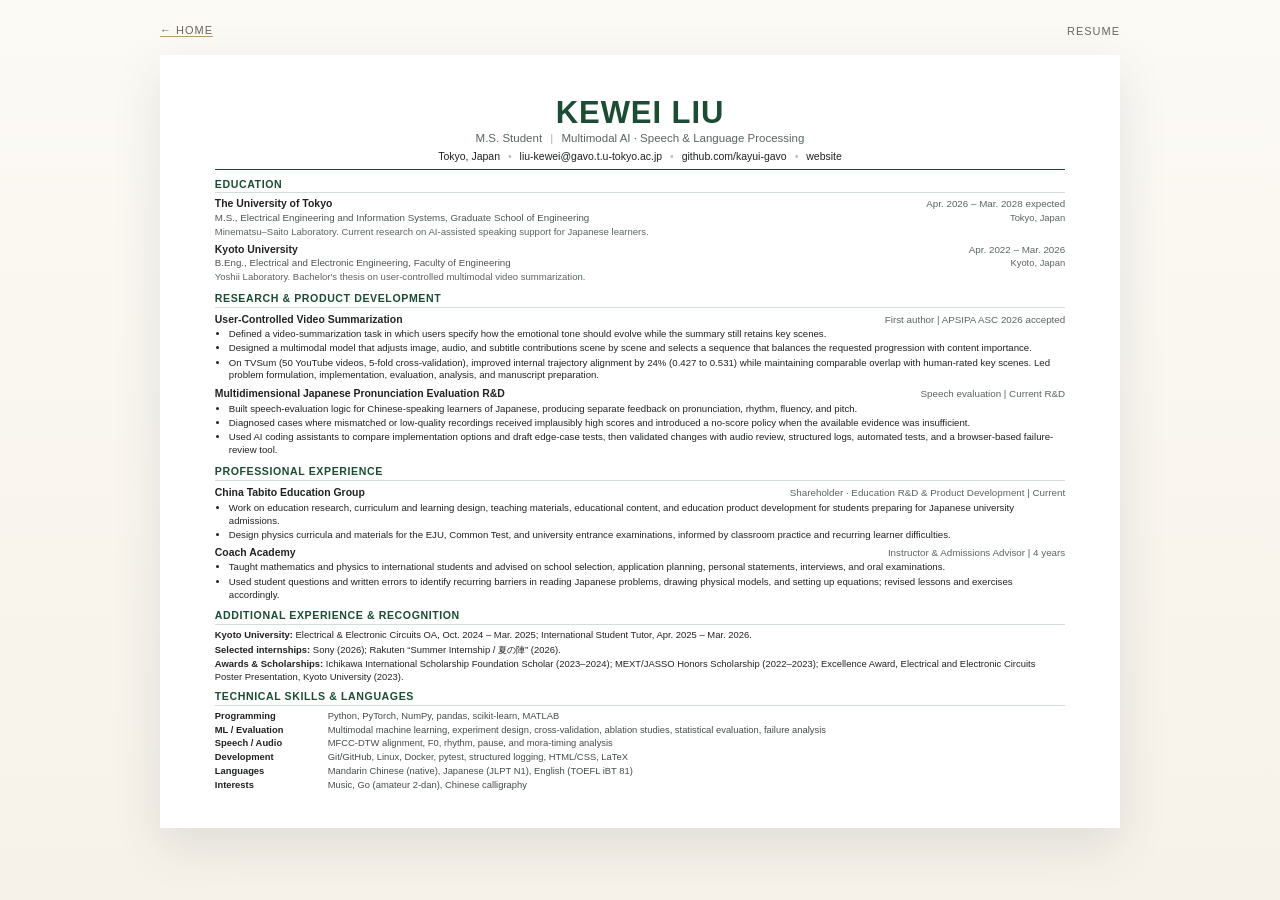
==== cv/index.html @ 6044d0b9 "polish identity SEO, tablet layout, and public resume" ====
<!doctype html>
<html lang="en">
<head>
<meta charset="utf-8">
<meta name="viewport" content="width=device-width,initial-scale=1">
<title>Kewei Liu — Resume</title>
<meta name="description" content="One-page resume of Kewei Liu, M.S. student at The University of Tokyo working on multimodal AI, speech processing, education R&D, and product development.">
<meta name="robots" content="index,follow">
<meta name="author" content="Kewei Liu">
<meta name="theme-color" content="#f7f2e9">
<link rel="canonical" href="https://kayui-gavo.github.io/cv/">
<meta property="og:type" content="profile"><meta property="og:url" content="https://kayui-gavo.github.io/cv/"><meta property="og:title" content="Kewei Liu — Resume"><meta property="og:description" content="One-page resume: multimodal AI, speech processing, research, and education product development."><meta property="og:image" content="https://kayui-gavo.github.io/assets/og-cover.png"><meta name="twitter:card" content="summary_large_image">
<link rel="icon" href="/favicon.ico" sizes="any"><link rel="icon" type="image/svg+xml" href="/assets/favicon.svg"><link rel="apple-touch-icon" sizes="180x180" href="/assets/apple-touch-icon.png">
<link rel="stylesheet" href="./cv.css">
</head>
<body>
<div class="page-wrap">
  <nav class="topbar"><a href="../">← Home</a><span>Resume</span></nav>
  <main class="resume">
    <header class="resume-head">
      <h1>KEWEI LIU</h1>
      <p class="role">M.S. Student <span>|</span> Multimodal AI · Speech &amp; Language Processing</p>
      <p class="contact">Tokyo, Japan <b>•</b> <a href="mailto:liu-kewei@gavo.t.u-tokyo.ac.jp">liu-kewei@gavo.t.u-tokyo.ac.jp</a> <b>•</b> <a href="https://github.com/kayui-gavo">github.com/kayui-gavo</a> <b>•</b> <a href="https://kayui-gavo.github.io/">website</a></p>
    </header>

    <section>
      <h2>EDUCATION</h2>
      <div class="edu entry">
        <div class="line"><strong>The University of Tokyo</strong><span>Apr. 2026 – Mar. 2028 expected</span></div>
        <div class="line sub"><span>M.S., Electrical Engineering and Information Systems, Graduate School of Engineering</span><span>Tokyo, Japan</span></div>
        <p>Minematsu–Saito Laboratory. Current research on AI-assisted speaking support for Japanese learners.</p>
      </div>
      <div class="edu entry">
        <div class="line"><strong>Kyoto University</strong><span>Apr. 2022 – Mar. 2026</span></div>
        <div class="line sub"><span>B.Eng., Electrical and Electronic Engineering, Faculty of Engineering</span><span>Kyoto, Japan</span></div>
        <p>Yoshii Laboratory. Bachelor's thesis on user-controlled multimodal video summarization.</p>
      </div>
    </section>

    <section>
      <h2>RESEARCH &amp; PRODUCT DEVELOPMENT</h2>
      <div class="entry project">
        <div class="line"><strong>User-Controlled Video Summarization</strong><span>First author | APSIPA ASC 2026 accepted</span></div>
        <ul>
          <li>Defined a video-summarization task in which users specify how the emotional tone should evolve while the summary still retains key scenes.</li>
          <li>Designed a multimodal model that adjusts image, audio, and subtitle contributions scene by scene and selects a sequence that balances the requested progression with content importance.</li>
          <li>On TVSum (50 YouTube videos, 5-fold cross-validation), improved internal trajectory alignment by 24% (0.427 to 0.531) while maintaining comparable overlap with human-rated key scenes. Led problem formulation, implementation, evaluation, analysis, and manuscript preparation.</li>
        </ul>
      </div>
      <div class="entry project">
        <div class="line"><strong>Multidimensional Japanese Pronunciation Evaluation R&amp;D</strong><span>Speech evaluation | Current R&amp;D</span></div>
        <ul>
          <li>Built speech-evaluation logic for Chinese-speaking learners of Japanese, producing separate feedback on pronunciation, rhythm, fluency, and pitch.</li>
          <li>Diagnosed cases where mismatched or low-quality recordings received implausibly high scores and introduced a no-score policy when the available evidence was insufficient.</li>
          <li>Used AI coding assistants to compare implementation options and draft edge-case tests, then validated changes with audio review, structured logs, automated tests, and a browser-based failure-review tool.</li>
        </ul>
      </div>
    </section>

    <section>
      <h2>PROFESSIONAL EXPERIENCE</h2>
      <div class="entry project">
        <div class="line"><strong>China Tabito Education Group</strong><span>Shareholder · Education R&amp;D &amp; Product Development | Current</span></div>
        <ul>
          <li>Work on education research, curriculum and learning design, teaching materials, educational content, and education product development for students preparing for Japanese university admissions.</li>
          <li>Design physics curricula and materials for the EJU, Common Test, and university entrance examinations, informed by classroom practice and recurring learner difficulties.</li>
        </ul>
      </div>
      <div class="entry project compact-project">
        <div class="line"><strong>Coach Academy</strong><span>Instructor &amp; Admissions Advisor | 4 years</span></div>
        <ul>
          <li>Taught mathematics and physics to international students and advised on school selection, application planning, personal statements, interviews, and oral examinations.</li>
          <li>Used student questions and written errors to identify recurring barriers in reading Japanese problems, drawing physical models, and setting up equations; revised lessons and exercises accordingly.</li>
        </ul>
      </div>
    </section>

    <section>
      <h2>ADDITIONAL EXPERIENCE &amp; RECOGNITION</h2>
      <div class="compact-lines">
        <p><strong>Kyoto University:</strong> Electrical &amp; Electronic Circuits OA, Oct. 2024 – Mar. 2025; International Student Tutor, Apr. 2025 – Mar. 2026.</p>
        <p><strong>Selected internships:</strong> Sony (2026); Rakuten “Summer Internship / 夏の陣” (2026).</p>
        <p><strong>Awards &amp; Scholarships:</strong> Ichikawa International Scholarship Foundation Scholar (2023–2024); MEXT/JASSO Honors Scholarship (2022–2023); Excellence Award, Electrical and Electronic Circuits Poster Presentation, Kyoto University (2023).</p>
      </div>
    </section>

    <section class="skills-section">
      <h2>TECHNICAL SKILLS &amp; LANGUAGES</h2>
      <div class="skills">
        <strong>Programming</strong><span>Python, PyTorch, NumPy, pandas, scikit-learn, MATLAB</span>
        <strong>ML / Evaluation</strong><span>Multimodal machine learning, experiment design, cross-validation, ablation studies, statistical evaluation, failure analysis</span>
        <strong>Speech / Audio</strong><span>MFCC-DTW alignment, F0, rhythm, pause, and mora-timing analysis</span>
        <strong>Development</strong><span>Git/GitHub, Linux, Docker, pytest, structured logging, HTML/CSS, LaTeX</span>
        <strong>Languages</strong><span>Mandarin Chinese (native), Japanese (JLPT N1), English (TOEFL iBT 81)</span>
        <strong>Interests</strong><span>Music, Go (amateur 2-dan), Chinese calligraphy</span>
      </div>
    </section>
  </main>
</div>
<!-- One-page application-resume layout. -->
</body>
</html>
---- cv/cv.css ----
:root{--ivory:#f7f2e9;--paper:#fff;--ink:#202322;--accent:#1c4d34;--muted:#59655f;--rule:#d4ded8;--sans:-apple-system,BlinkMacSystemFont,"Segoe UI","Noto Sans","Noto Sans JP",Arial,sans-serif}
*{box-sizing:border-box}html{background:var(--ivory)}body{margin:0;color:var(--ink);background:linear-gradient(180deg,#fcfaf5,var(--ivory));font-family:var(--sans);-webkit-font-smoothing:antialiased;text-rendering:optimizeLegibility}a{color:inherit;text-decoration:none}.page-wrap{width:min(960px,calc(100% - 40px));margin:0 auto;padding:24px 0 56px}.topbar{display:flex;justify-content:space-between;align-items:center;margin-bottom:18px;font-size:11px;letter-spacing:.09em;text-transform:uppercase;color:#6a655f}.topbar a{border-bottom:1px solid #b79a6c}.resume{background:var(--paper);box-shadow:0 18px 48px rgba(28,41,69,.11);padding:11mm 14.5mm 10mm}.resume-head{text-align:center;padding-bottom:6px;border-bottom:1px solid var(--accent)}h1{margin:0;color:var(--accent);font-size:31px;line-height:1;font-weight:750;letter-spacing:.03em}.role{margin:4px 0 0;color:var(--muted);font-size:11.5px}.role span{color:#a8b2ac;margin:0 5px}.contact{margin:5px 0 0;font-size:10.5px;line-height:1.35}.contact b{font-weight:400;color:#b8c1bc;margin:0 5px}section{margin-top:8px}h2{margin:0 0 4px;color:var(--accent);font-size:10.6px;line-height:1.2;letter-spacing:.055em;font-weight:760;border-bottom:1px solid var(--rule);padding-bottom:2px}.entry{margin-top:4px}.line{display:flex;justify-content:space-between;align-items:baseline;gap:14px;font-size:10.45px;line-height:1.25}.line strong{font-weight:700}.line>span:last-child{color:var(--muted);white-space:nowrap;font-size:9.8px}.line.sub{margin-top:1px;color:#4e5551;font-size:9.75px}.line.sub>span:last-child{font-size:9.4px}.entry p{margin:2px 0 0;color:var(--muted);font-size:9.55px;line-height:1.34}.project{margin-top:5px}.project ul{margin:2.5px 0 0;padding-left:14px}.project li{margin:1.2px 0;font-size:9.65px;line-height:1.34}.compact-project{margin-top:4px}.compact-lines p{margin:2.1px 0;font-size:9.45px;line-height:1.32}.compact-lines strong{font-weight:700}.skills-section{margin-top:7px}.skills{display:grid;grid-template-columns:103px minmax(0,1fr);gap:1.8px 10px;font-size:9.4px;line-height:1.27}.skills strong{font-weight:700}.skills span{color:#454c48}@media(max-width:700px){.page-wrap{width:calc(100% - 18px);padding-top:14px}.resume{padding:24px 20px;box-shadow:none}.line{display:block}.line>span:last-child{display:block;margin-top:1px;white-space:normal}.line.sub>span:last-child{display:block}.skills{grid-template-columns:1fr;gap:1px}.skills span{margin-bottom:3px}.contact{font-size:10px}.contact b{margin:0 3px}}@page{size:A4;margin:0}@media print{html,body{background:#fff}.page-wrap{width:210mm;margin:0;padding:0}.topbar{display:none}.resume{width:210mm;height:297mm;overflow:hidden;box-shadow:none;padding:10.5mm 14.5mm 9mm}h1{font-size:29px}.role{font-size:10.8px}.contact{font-size:9.7px}section{margin-top:6.8px}h2{font-size:10px;margin-bottom:3.5px}.line{font-size:9.9px}.line>span:last-child{font-size:9.25px}.line.sub{font-size:9.15px}.line.sub>span:last-child{font-size:8.9px}.entry p{font-size:9.05px;line-height:1.28}.project{margin-top:4.3px}.project ul{margin-top:2px}.project li{font-size:9.05px;line-height:1.27;margin:1px 0}.compact-lines p{font-size:8.95px;line-height:1.25}.skills{grid-template-columns:96px minmax(0,1fr);font-size:8.9px;line-height:1.2;gap:1.3px 9px}a{color:inherit}}
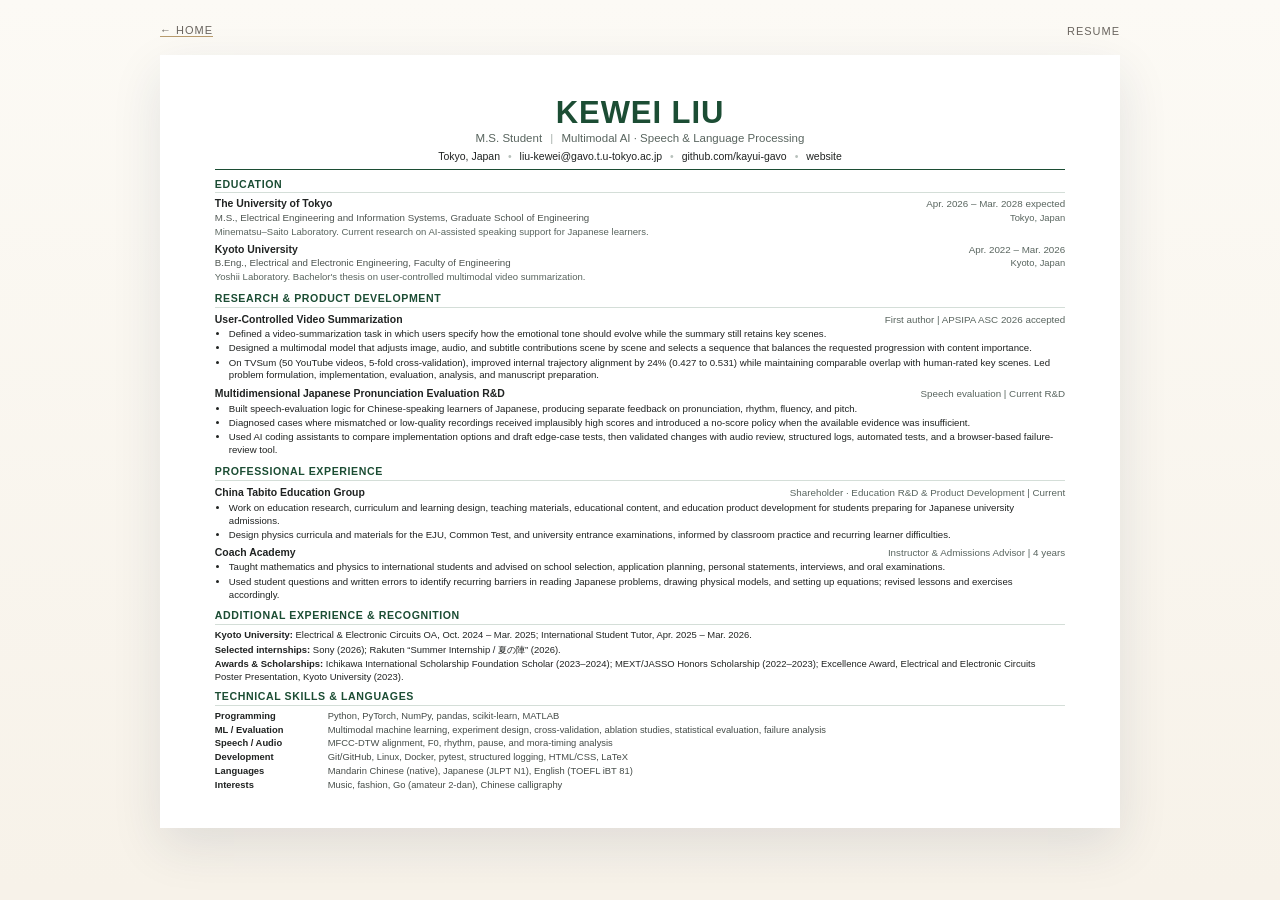
==== commit fb037f86: "finalize homepage hierarchy, privacy, and tablet layout" ====
--- a/cv/index.html
+++ b/cv/index.html
@@ -5,7 +5,7 @@
 <meta name="viewport" content="width=device-width,initial-scale=1">
 <title>Kewei Liu — Resume</title>
 <meta name="description" content="One-page resume of Kewei Liu, M.S. student at The University of Tokyo working on multimodal AI, speech processing, education R&D, and product development.">
-<meta name="robots" content="index,follow">
+<meta name="robots" content="noindex,follow">
 <meta name="author" content="Kewei Liu">
 <meta name="theme-color" content="#f7f2e9">
 <link rel="canonical" href="https://kayui-gavo.github.io/cv/">
@@ -92,7 +92,7 @@
         <strong>Speech / Audio</strong><span>MFCC-DTW alignment, F0, rhythm, pause, and mora-timing analysis</span>
         <strong>Development</strong><span>Git/GitHub, Linux, Docker, pytest, structured logging, HTML/CSS, LaTeX</span>
         <strong>Languages</strong><span>Mandarin Chinese (native), Japanese (JLPT N1), English (TOEFL iBT 81)</span>
-        <strong>Interests</strong><span>Music, Go (amateur 2-dan), Chinese calligraphy</span>
+        <strong>Interests</strong><span>Music, fashion, Go (amateur 2-dan), Chinese calligraphy</span>
       </div>
     </section>
   </main>
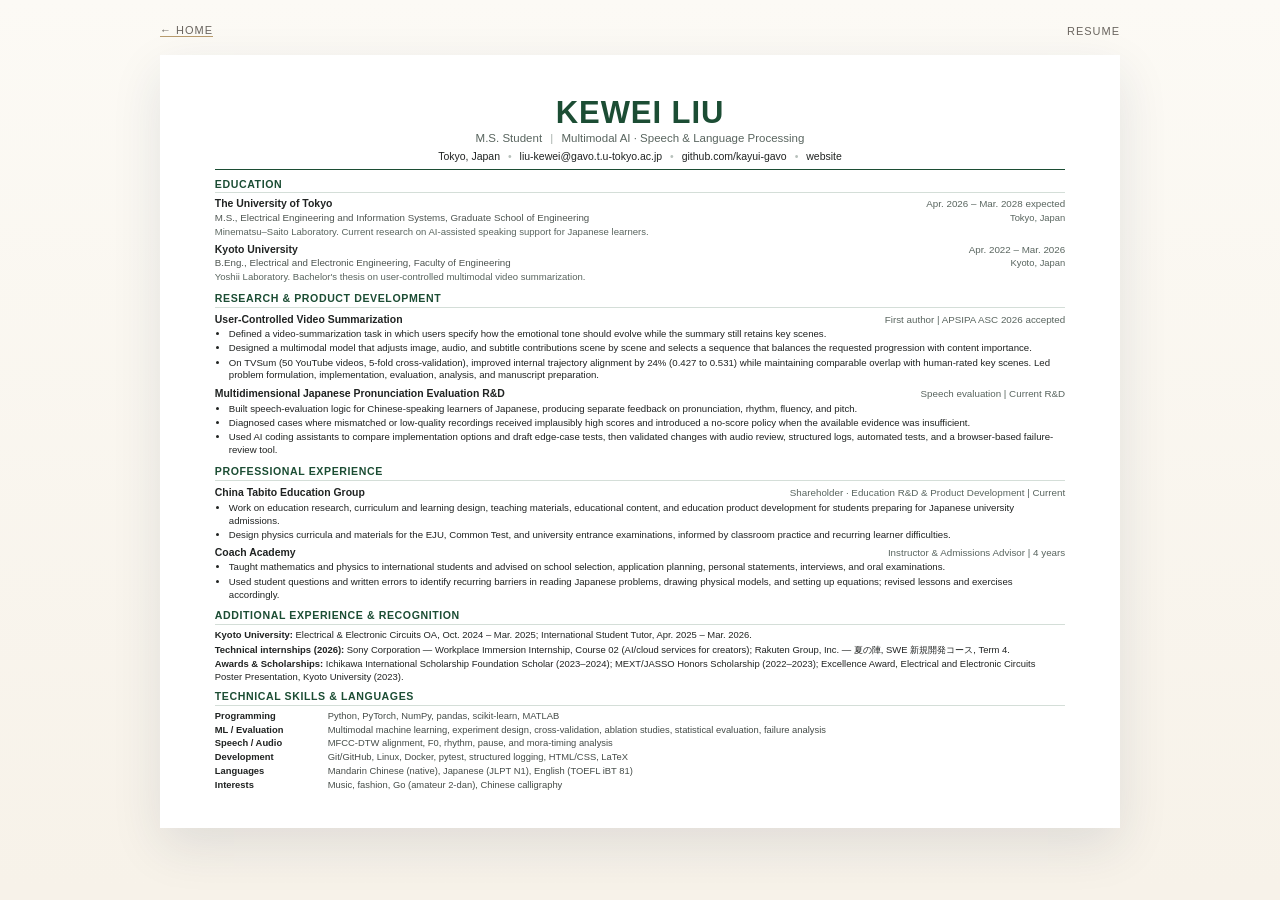
==== commit b473a174: "make internship companies and programs precise" ====
--- a/cv/index.html
+++ b/cv/index.html
@@ -79,7 +79,7 @@
       <h2>ADDITIONAL EXPERIENCE &amp; RECOGNITION</h2>
       <div class="compact-lines">
         <p><strong>Kyoto University:</strong> Electrical &amp; Electronic Circuits OA, Oct. 2024 – Mar. 2025; International Student Tutor, Apr. 2025 – Mar. 2026.</p>
-        <p><strong>Selected internships:</strong> Sony (2026); Rakuten “Summer Internship / 夏の陣” (2026).</p>
+        <p><strong>Technical internships (2026):</strong> Sony Corporation — Workplace Immersion Internship, Course 02 (AI/cloud services for creators); Rakuten Group, Inc. — 夏の陣, SWE 新規開発コース, Term 4.</p>
         <p><strong>Awards &amp; Scholarships:</strong> Ichikawa International Scholarship Foundation Scholar (2023–2024); MEXT/JASSO Honors Scholarship (2022–2023); Excellence Award, Electrical and Electronic Circuits Poster Presentation, Kyoto University (2023).</p>
       </div>
     </section>
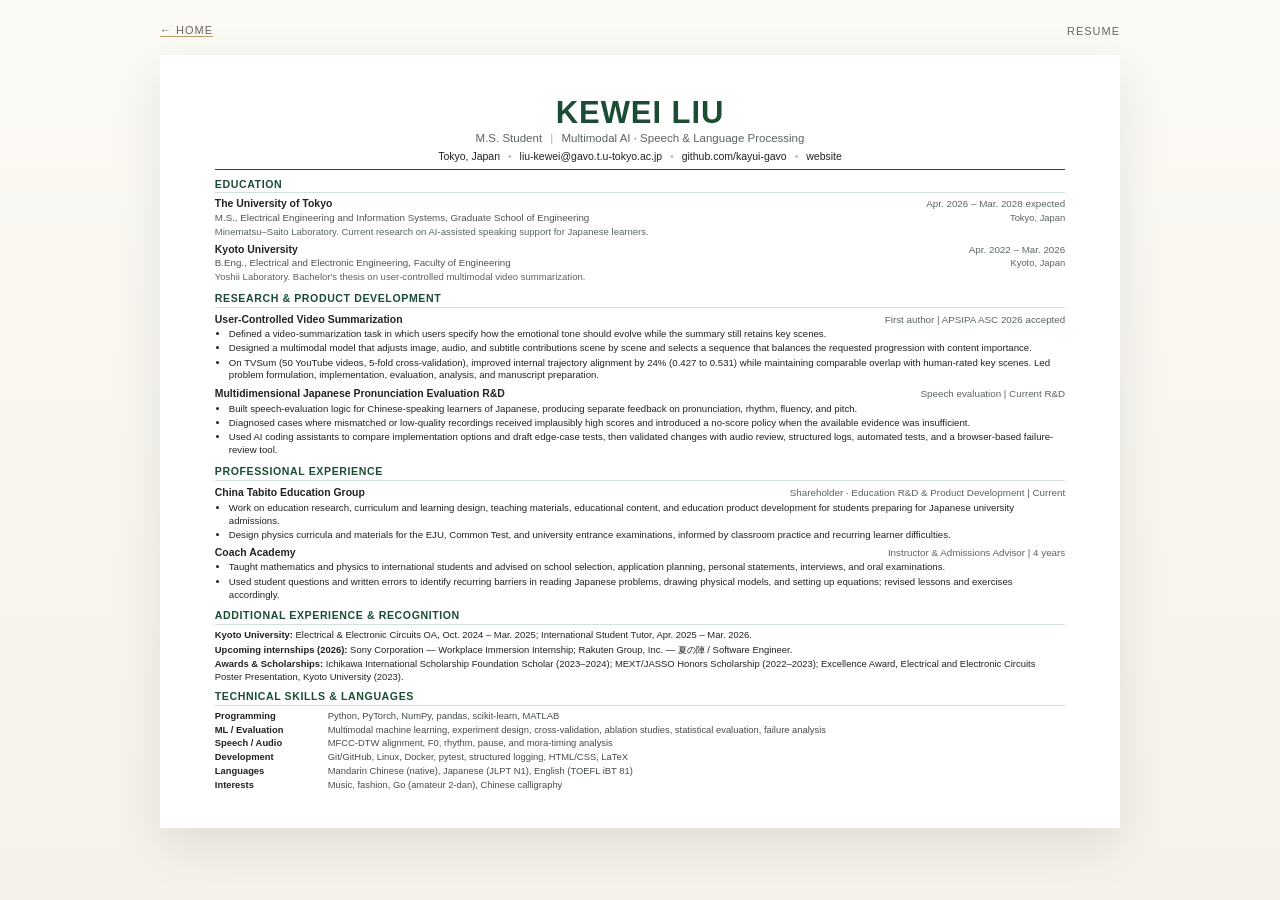
==== commit 56875fd3: "make internship section concise and clearly upcoming" ====
--- a/cv/index.html
+++ b/cv/index.html
@@ -79,7 +79,7 @@
       <h2>ADDITIONAL EXPERIENCE &amp; RECOGNITION</h2>
       <div class="compact-lines">
         <p><strong>Kyoto University:</strong> Electrical &amp; Electronic Circuits OA, Oct. 2024 – Mar. 2025; International Student Tutor, Apr. 2025 – Mar. 2026.</p>
-        <p><strong>Technical internships (2026):</strong> Sony Corporation — Workplace Immersion Internship, Course 02 (AI/cloud services for creators); Rakuten Group, Inc. — 夏の陣, SWE 新規開発コース, Term 4.</p>
+        <p><strong>Upcoming internships (2026):</strong> Sony Corporation — Workplace Immersion Internship; Rakuten Group, Inc. — 夏の陣 / Software Engineer.</p>
         <p><strong>Awards &amp; Scholarships:</strong> Ichikawa International Scholarship Foundation Scholar (2023–2024); MEXT/JASSO Honors Scholarship (2022–2023); Excellence Award, Electrical and Electronic Circuits Poster Presentation, Kyoto University (2023).</p>
       </div>
     </section>
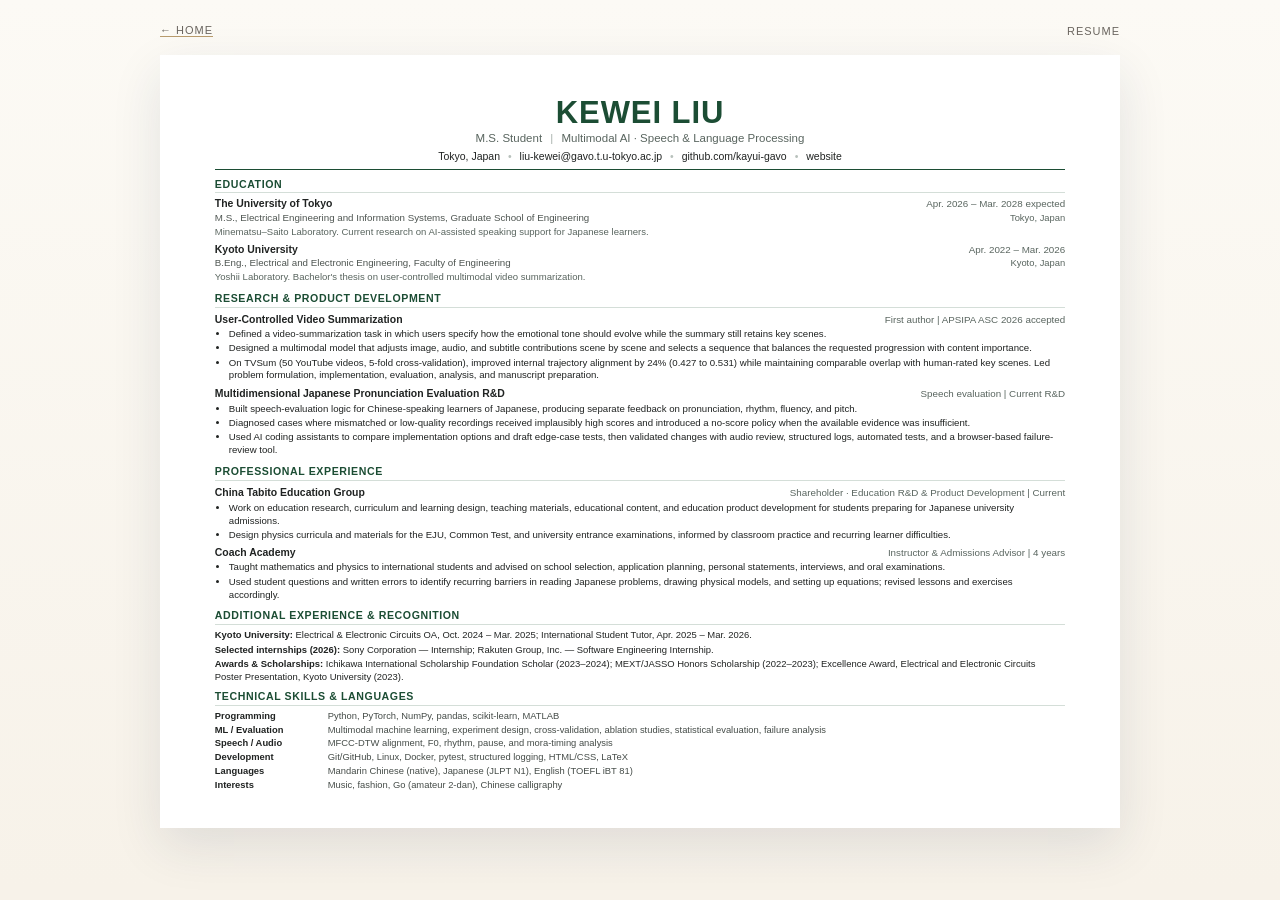
==== commit 85555d8b: "use language-consistent 2026 internship labels" ====
--- a/cv/index.html
+++ b/cv/index.html
@@ -79,7 +79,7 @@
       <h2>ADDITIONAL EXPERIENCE &amp; RECOGNITION</h2>
       <div class="compact-lines">
         <p><strong>Kyoto University:</strong> Electrical &amp; Electronic Circuits OA, Oct. 2024 – Mar. 2025; International Student Tutor, Apr. 2025 – Mar. 2026.</p>
-        <p><strong>Upcoming internships (2026):</strong> Sony Corporation — Workplace Immersion Internship; Rakuten Group, Inc. — 夏の陣 / Software Engineer.</p>
+        <p><strong>Selected internships (2026):</strong> Sony Corporation — Internship; Rakuten Group, Inc. — Software Engineering Internship.</p>
         <p><strong>Awards &amp; Scholarships:</strong> Ichikawa International Scholarship Foundation Scholar (2023–2024); MEXT/JASSO Honors Scholarship (2022–2023); Excellence Award, Electrical and Electronic Circuits Poster Presentation, Kyoto University (2023).</p>
       </div>
     </section>
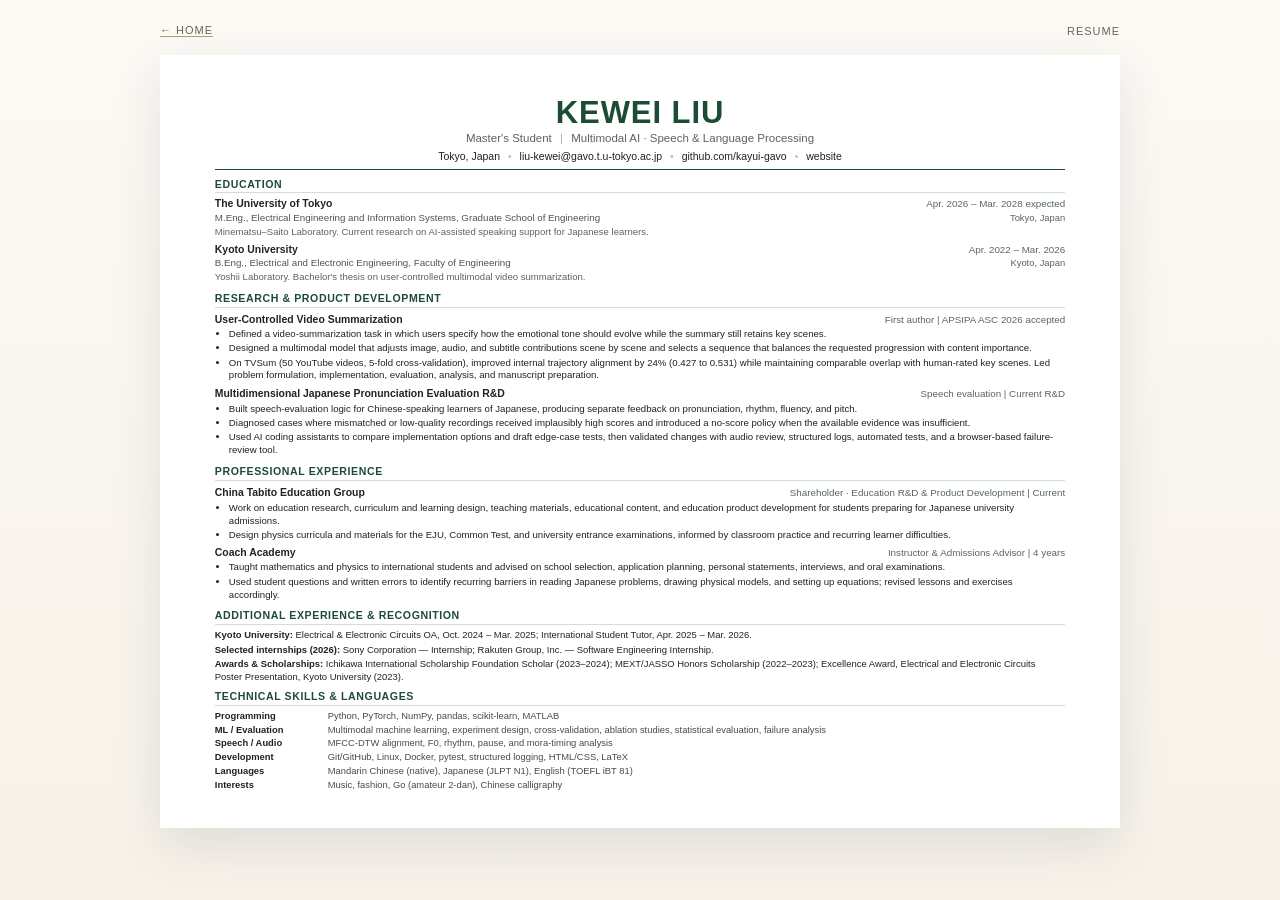
==== commit ce934fe2: "Use M.Eng. wording on website resume" ====
--- a/cv/index.html
+++ b/cv/index.html
@@ -4,8 +4,8 @@
 <meta charset="utf-8">
 <meta name="viewport" content="width=device-width,initial-scale=1">
 <title>Kewei Liu — Resume</title>
-<meta name="description" content="One-page resume of Kewei Liu, M.S. student at The University of Tokyo working on multimodal AI, speech processing, education R&D, and product development.">
-<meta name="robots" content="noindex,follow">
+<meta name="description" content="One-page resume of Kewei Liu, a master's student in Electrical Engineering and Information Systems at The University of Tokyo working on multimodal AI, speech processing, education R&D, and product development.">
+<meta name="robots" content="index,follow,max-image-preview:large">
 <meta name="author" content="Kewei Liu">
 <meta name="theme-color" content="#f7f2e9">
 <link rel="canonical" href="https://kayui-gavo.github.io/cv/">
@@ -19,7 +19,7 @@
   <main class="resume">
     <header class="resume-head">
       <h1>KEWEI LIU</h1>
-      <p class="role">M.S. Student <span>|</span> Multimodal AI · Speech &amp; Language Processing</p>
+      <p class="role">Master's Student <span>|</span> Multimodal AI · Speech &amp; Language Processing</p>
       <p class="contact">Tokyo, Japan <b>•</b> <a href="mailto:liu-kewei@gavo.t.u-tokyo.ac.jp">liu-kewei@gavo.t.u-tokyo.ac.jp</a> <b>•</b> <a href="https://github.com/kayui-gavo">github.com/kayui-gavo</a> <b>•</b> <a href="https://kayui-gavo.github.io/">website</a></p>
     </header>
 
@@ -27,7 +27,7 @@
       <h2>EDUCATION</h2>
       <div class="edu entry">
         <div class="line"><strong>The University of Tokyo</strong><span>Apr. 2026 – Mar. 2028 expected</span></div>
-        <div class="line sub"><span>M.S., Electrical Engineering and Information Systems, Graduate School of Engineering</span><span>Tokyo, Japan</span></div>
+        <div class="line sub"><span>M.Eng., Electrical Engineering and Information Systems, Graduate School of Engineering</span><span>Tokyo, Japan</span></div>
         <p>Minematsu–Saito Laboratory. Current research on AI-assisted speaking support for Japanese learners.</p>
       </div>
       <div class="edu entry">
@@ -99,4 +99,4 @@
 </div>
 <!-- One-page application-resume layout. -->
 </body>
-</html>
+</html>
